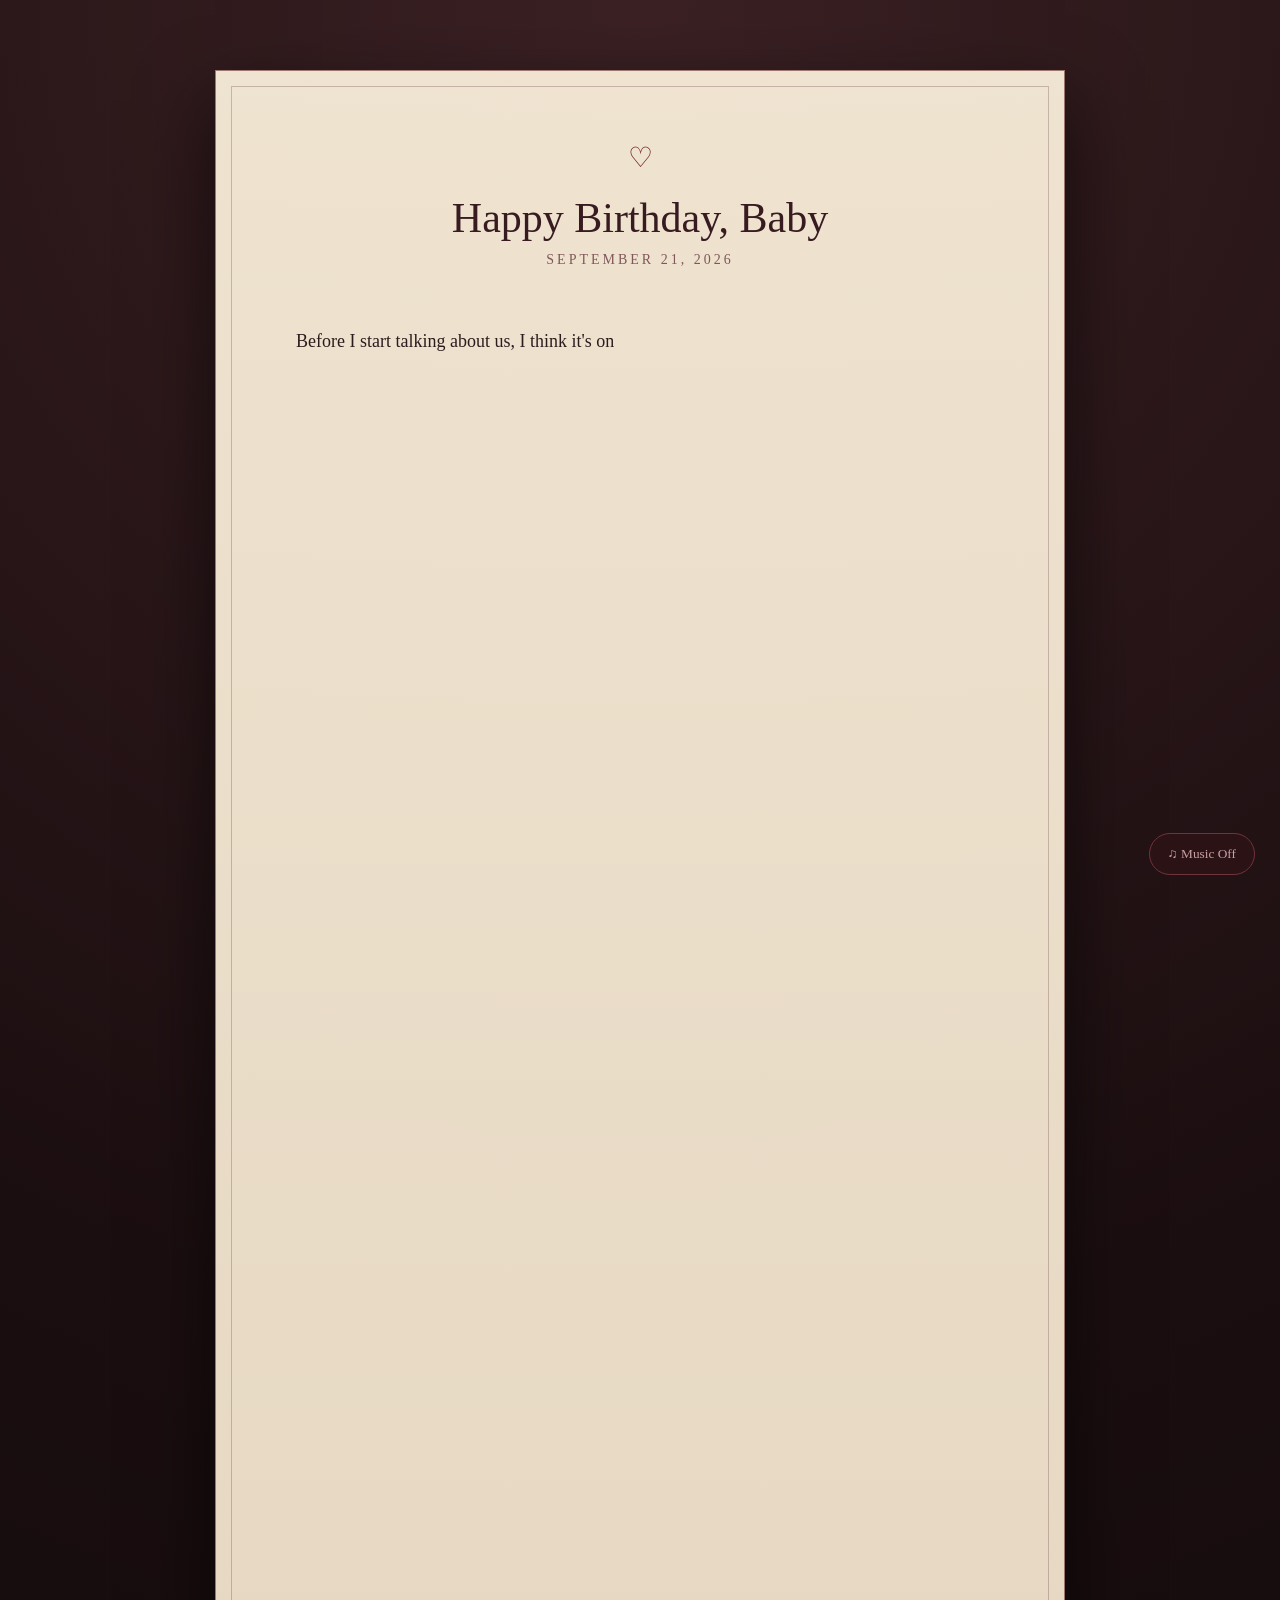
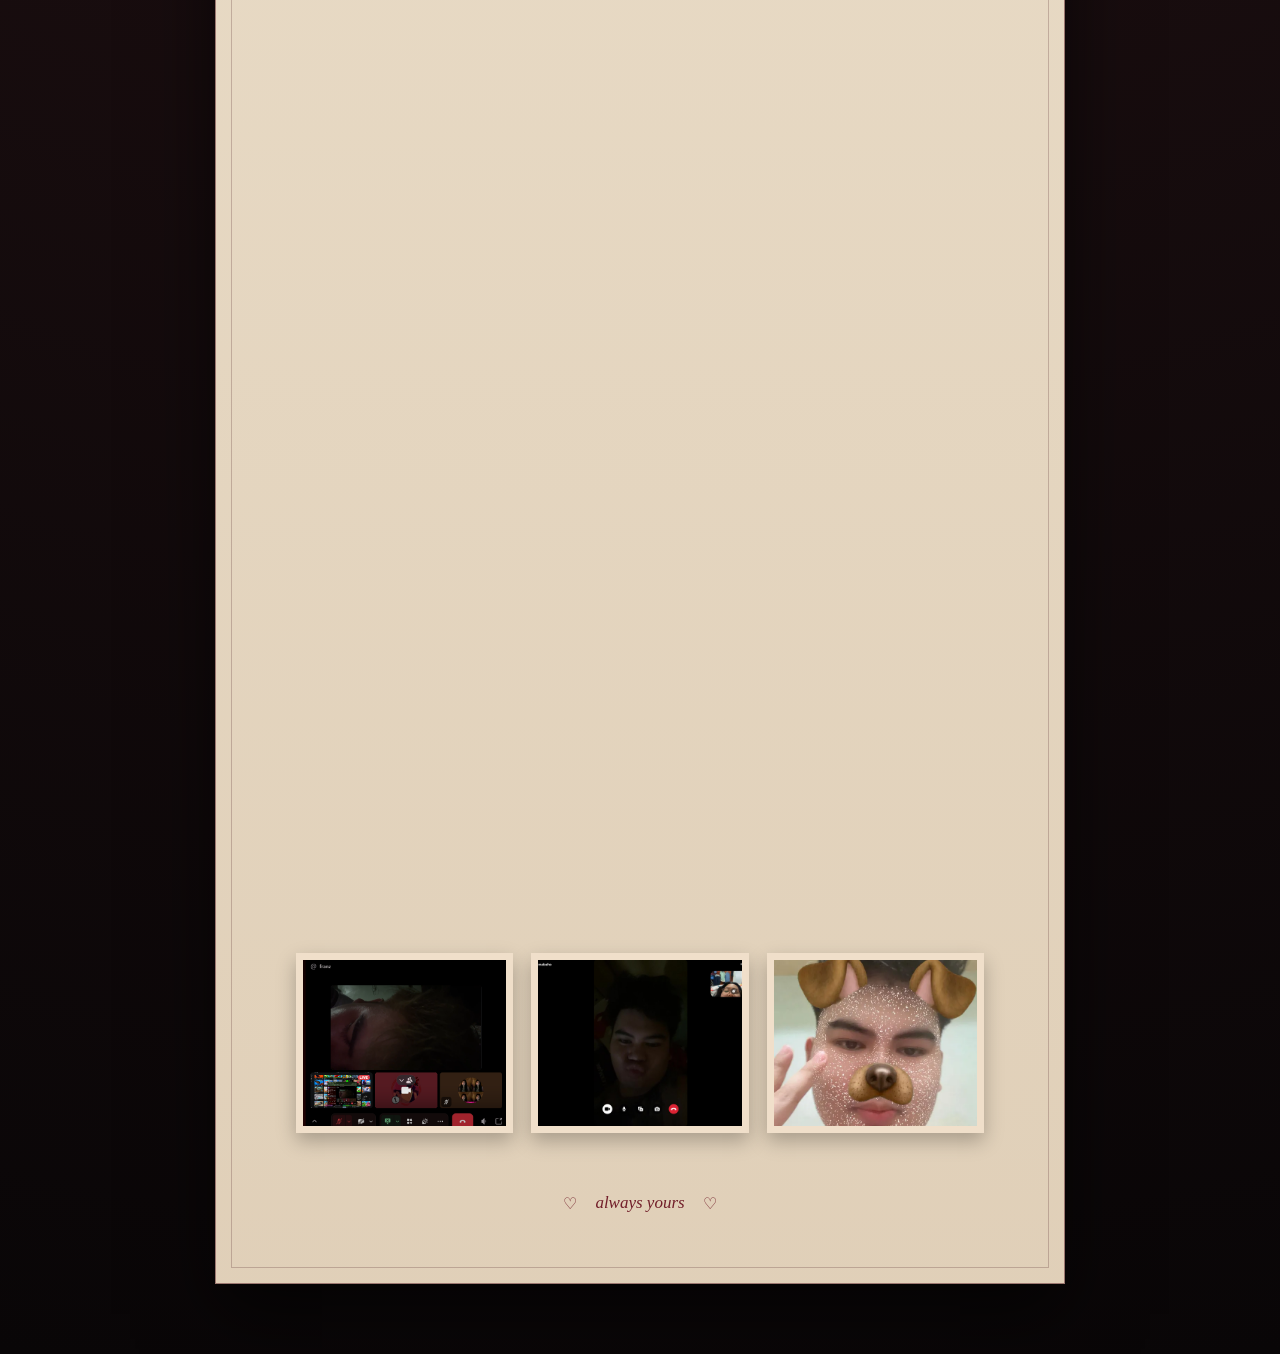
==== letter.html @ 1479674f "Add files via upload" ====
<!DOCTYPE html>
<html lang="en">
<head>
    <meta charset="UTF-8">
    <meta name="viewport" content="width=device-width, initial-scale=1.0">

    <title>For You ♡</title>

    <link rel="stylesheet" href="style.css">
</head>

<body class="letter-page">

    <!-- ========================= -->
    <!-- BACKGROUND MUSIC -->
    <!-- ========================= -->

<audio id="backgroundMusic" loop>
    <source src="audio/music.mp3" type="audio/mpeg">
</audio>

<button id="musicButton" class="music-button">
    ♫ Music Off
</button>


    <!-- ========================= -->
    <!-- LETTER -->
    <!-- ========================= -->

    <main class="paper">

        <div class="paper-decoration">
            ♡
        </div>

        <h1>Happy Birthday, Baby</h1>

        <p class="date">
            September 21, 2026
        </p>


        <!-- ========================= -->
        <!-- LETTER TEXT -->
        <!-- ========================= -->

        <div id="letterText">

            <p>
                Before I start talking about us, I think it's only right that I start by talking about you.
            </p>

            <p>
                When I first got to know you, I honestly didn't expect that you would become this important to me. At first, I was just getting to know you, learning about your personality and the little things that make you who you are.
            </p>

            <p>
                But somehow, along the way, you became someone I started looking forward to talking to every day. You became someone I could share my random thoughts with, someone I could laugh with, and someone I could be myself around.
            </p>

            <p>
                Advanced happy birthday, baby! And happy 7th monthsarry sa atin.
            </p>

            <p>
                Seven months may not sound like a very long time to some people, but for me, these seven months have meant so much. We've already shared so many memories, conversations, laughs, misunderstandings, and moments that I know I'll always remember.
            </p>

            <p>
                Being in a long-distance relationship isn't always easy. There are days when I wish you were closer and days when I wish we could just spend time together without having to worry about the distance between us.
            </p>

            <p>
                But despite the distance, you still find ways to make me feel loved and remembered. I appreciate every effort you make, even the little things that you might think aren't important.
            </p>

            <p>
                I appreciate the time you give me, the conversations we have, and the effort you put into making our relationship work. I know that sometimes things aren't easy, and I know that we both have our own lives and responsibilities, but you still choose to make time for us.
            </p>

            <p>
                There's also this song, <em>Mahal Magmahal</em> by Esremborak, that reminds me of the feeling of loving someone even when things aren't always perfect. I think that's one of the things I've learned from us: love isn't about everything being perfect all the time.
            </p>

            <p>
                Thank you for being patient with me. I know I can be moody sometimes. I overthink a lot, I have random thoughts, and sometimes I probably make things more complicated than they need to be.
            </p>

            <p>
                Thank you for still trying to understand me even during those moments. Thank you for listening to me and for giving me a chance to explain how I feel.
            </p>

            <p>
                Our relationship isn't perfect, and I don't think it needs to be. What's important to me is that we're learning how to understand each other better, how to communicate better, and how to grow together.
            </p>

            <p>
                We've had good days and difficult days, but I'm grateful that we've made it this far. Every conversation, every laugh, every little memory, and even the misunderstandings have become part of our story.
            </p>

            <p>
                On your birthday, I hope you know how special you are to me. I hope you continue chasing the things that make you happy and become the person you want to be.
            </p>

            <p>
                I hope this new year of your life brings you more happiness, more opportunities, more reasons to smile, and more moments that you'll be proud of.
            </p>

            <p>
                I also hope that we get to make many more memories together. I hope we get to celebrate more birthdays, more monthsaries, more milestones, and more little moments that we can look back on someday.
            </p>

            <p>
                Thank you for being part of my life. Thank you for the memories we've already made and for all the memories that are still waiting for us.
            </p>

            <p>
                No matter how far apart we are right now, I'm happy that I met you and that we became part of each other's lives.
            </p>

            <p>
                I love you, baby. Advanced birthday.
            </p>

        </div>


        <!-- ========================= -->
        <!-- PHOTO SECTION -->
        <!-- ========================= -->

<!-- ========================= -->
<!-- PHOTOS -->
<!-- ========================= -->

<div class="photos">

    <div class="photo-frame">
        <img src="image1.png" alt="Our first memory">
    </div>

    <div class="photo-frame">
        <img src="image2.png" alt="Our second memory">
    </div>

    <div class="photo-frame">
        <img src="image3.png" alt="Another memory♡">
    </div>

</div>


        <!-- ========================= -->
        <!-- ENDING -->
        <!-- ========================= -->

        <div class="ending">

            <span>♡</span>

            <p>
                always yours
            </p>

            <span>♡</span>

        </div>

    </main>


    <!-- Bootstrap JavaScript -->
    <script
        src="https://cdn.jsdelivr.net/npm/bootstrap@5.3.3/dist/js/bootstrap.bundle.min.js">
    </script>

    <!-- Your JavaScript -->
    <script src="script.js"></script>

</body>
</html>
---- style.css ----
/* ================================
   GENERAL
================================ */

* {
    box-sizing: border-box;
    margin: 0;
    padding: 0;
}

body {
    font-family: Georgia, "Times New Roman", serif;
    color: #241416;
}


/* ================================
   ENVELOPE PAGE
================================ */

.envelope-page {
    min-height: 100vh;

    display: flex;
    justify-content: center;
    align-items: center;

    background:
        radial-gradient(
            circle at center,
            #321b1f 0%,
            #170d0f 55%,
            #090607 100%
        );

    overflow: hidden;
}

.envelope-container {
    text-align: center;
}


/* Envelope */

.envelope {
    width: 360px;
    height: 240px;

    position: relative;

    margin: auto;

    filter: drop-shadow(
        0 25px 35px rgba(0, 0, 0, 0.55)
    );

    transition: transform 0.5s ease;
}

.envelope:hover {
    transform: translateY(-5px);
}


/* Envelope body */

.envelope-body {
    position: absolute;

    inset: 0;

    background: #35191d;

    border: 1px solid #6b343b;

    border-radius: 5px;

    z-index: 2;
}


/* Envelope diagonal folds */

.envelope-body::before {
    content: "";

    position: absolute;

    inset: 0;

    background:
        linear-gradient(
            145deg,
            transparent 49%,
            #54272d 50%,
            transparent 51%
        );

    opacity: 0.8;
}

.envelope-body::after {
    content: "";

    position: absolute;

    inset: 0;

    background:
        linear-gradient(
            35deg,
            transparent 49%,
            #54272d 50%,
            transparent 51%
        );

    opacity: 0.8;
}


/* Envelope flap */

.envelope-flap {
    position: absolute;

    width: 255px;
    height: 255px;

    left: 52px;
    top: -125px;

    transform: rotate(45deg);

    background: #421e23;

    border-left: 1px solid #70383f;
    border-top: 1px solid #70383f;

    z-index: 4;
}


/* Letter preview */

.letter-preview {
    position: absolute;

    width: 270px;
    height: 170px;

    left: 45px;
    top: 30px;

    background: #eadbc4;

    border: 1px solid #b69a83;

    display: flex;
    justify-content: center;
    align-items: center;

    box-shadow:
        0 8px 15px rgba(0, 0, 0, 0.25);

    z-index: 3;
}

.letter-preview p {
    color: #54272d;

    font-size: 16px;

    font-style: italic;

    letter-spacing: 1px;
}


/* Wax seal */

.wax-seal {
    position: absolute;

    width: 70px;
    height: 70px;

    left: 50%;
    bottom: 15px;

    transform: translateX(-50%);

    display: flex;
    justify-content: center;
    align-items: center;

    background:
        radial-gradient(
            circle at 35% 30%,
            #a64b57,
            #681f2a 60%,
            #3e1118
        );

    border: 3px solid #8d3d48;

    border-radius: 50%;

    color: #e8c9c9;

    font-size: 27px;

    text-decoration: none;

    box-shadow:
        0 7px 15px rgba(0, 0, 0, 0.45);

    z-index: 10;

    cursor: pointer;

    transition:
        transform 0.3s ease,
        box-shadow 0.3s ease;
}

.wax-seal:hover {
    transform: translateX(-50%) scale(1.08);

    box-shadow:
        0 10px 22px rgba(0, 0, 0, 0.6);
}


/* Envelope hint */

.hint {
    margin-top: 30px;

    color: #b98c91;

    font-size: 14px;

    letter-spacing: 2px;

    text-transform: lowercase;
}


/* ================================
   LETTER PAGE
================================ */

.letter-page {
    min-height: 100vh;

    padding: 70px 20px;

    background:
        radial-gradient(
            circle at top,
            #3a2023 0%,
            #1b0e10 45%,
            #090607 100%
        );
}


/* Paper */

.paper {
    width: min(850px, 100%);

    margin: auto;

    padding: 70px 80px;

    background:
        linear-gradient(
            rgba(245, 234, 214, 0.97),
            rgba(231, 214, 190, 0.97)
        );

    box-shadow:
        0 30px 70px rgba(0, 0, 0, 0.6);

    border: 1px solid #9b7770;

    position: relative;
}


/* Paper inner border */

.paper::before {
    content: "";

    position: absolute;

    inset: 15px;

    border: 1px solid rgba(80, 37, 40, 0.25);

    pointer-events: none;
}


/* ================================
   LETTER HEADER
================================ */

.paper-decoration {
    text-align: center;

    color: #721f2a;

    font-size: 28px;

    margin-bottom: 20px;
}

.paper h1 {
    text-align: center;

    font-size: 42px;

    font-weight: normal;

    color: #381b20;

    margin-bottom: 10px;
}

.date {
    text-align: center;

    color: #80575a;

    font-size: 14px;

    letter-spacing: 3px;

    text-transform: uppercase;

    margin-bottom: 55px;
}


/* ================================
   LETTER TEXT
================================ */

#letterText {
    position: relative;

    z-index: 2;
}

#letterText p {
    font-size: 18px;

    line-height: 2;

    color: #2d1c1e;

    margin-bottom: 30px;

    text-align: left;

    /* Keeps spaces and line breaks looking natural */
    white-space: normal;

    overflow-wrap: break-word;
}

#letterText em,
#letterText strong {
    color: #681f29;
}


/* Final paragraph */

.final-message {
    text-align: center !important;

    font-size: 23px !important;

    color: #681f29 !important;

    margin-top: 50px;
}


/* ================================
   PHOTOS
================================ */

.photos {
    display: grid;

    grid-template-columns:
        repeat(3, 1fr);

    gap: 18px;

    margin-top: 70px;

    position: relative;

    z-index: 2;
}

.photo-placeholder {
    height: 180px;

    background:
        linear-gradient(
            135deg,
            #d5bda9,
            #b99586
        );

    border: 7px solid #f0dfca;

    box-shadow:
        0 8px 18px rgba(0, 0, 0, 0.25);

    display: flex;

    justify-content: center;

    align-items: center;

    color: #59383a;

    font-size: 13px;

    text-transform: uppercase;

    letter-spacing: 1px;
}


/* ================================
   ENDING
================================ */

.ending {
    display: flex;

    justify-content: center;

    align-items: center;

    gap: 18px;

    margin-top: 60px;

    color: #721f2a;

    position: relative;

    z-index: 2;
}

.ending p {
    font-style: italic;

    font-size: 17px;
}


/* ================================
   MUSIC BUTTON
================================ */

.music-button {
    position: fixed;

    right: 25px;
    bottom: 25px;

    padding: 12px 18px;

    background: #2a1215;

    color: #c9a1a3;

    border: 1px solid #71333b;

    border-radius: 30px;

    cursor: pointer;

    font-family: Georgia, "Times New Roman", serif;

    z-index: 100;

    transition:
        background 0.3s ease,
        color 0.3s ease;
}

.music-button:hover {
    background: #421b21;

    color: #ead1d1;
}


/* ================================
   MOBILE
================================ */

@media (max-width: 700px) {

    .envelope {
        width: 300px;
        height: 200px;
    }

    .envelope-flap {
        width: 215px;
        height: 215px;

        left: 43px;
        top: -105px;
    }

    .letter-preview {
        width: 225px;
        height: 150px;

        left: 37px;
        top: 25px;
    }

    .paper {
        padding: 50px 28px;
    }

    .paper h1 {
        font-size: 32px;
    }

    #letterText p {
        font-size: 16px;

        line-height: 1.8;

        margin-bottom: 25px;
    }

    .photos {
        grid-template-columns: 1fr;
    }

    .photo-placeholder {
        height: 220px;
    }

    .music-button {
        right: 15px;
        bottom: 15px;
    }
}

/* ================================
   REAL PHOTOS
================================ */

.photo-frame {
    height: 180px;
    background: #f0dfca;
    padding: 7px;

    box-shadow:
        0 8px 18px rgba(0, 0, 0, 0.25);

    overflow: hidden;
}

.photo-frame img {
    width: 100%;
    height: 100%;

    display: block;

    object-fit: cover;
}
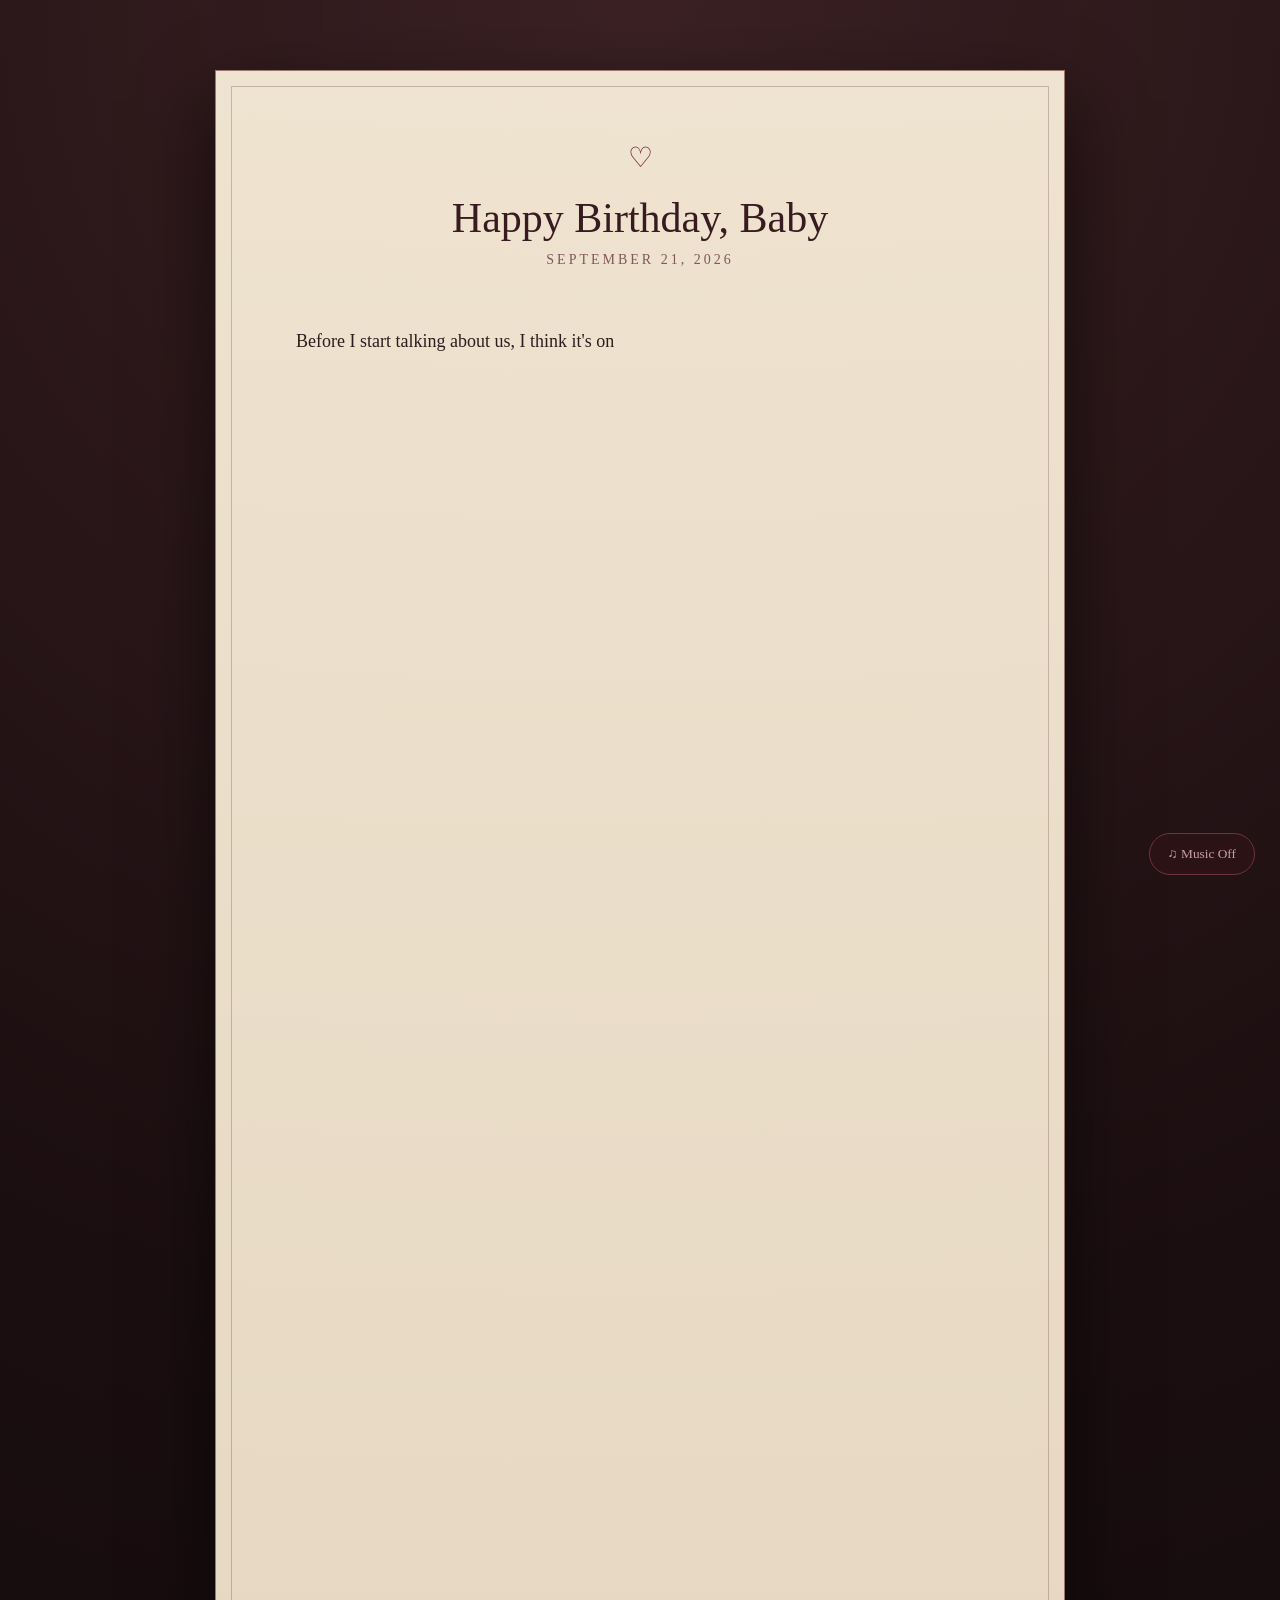
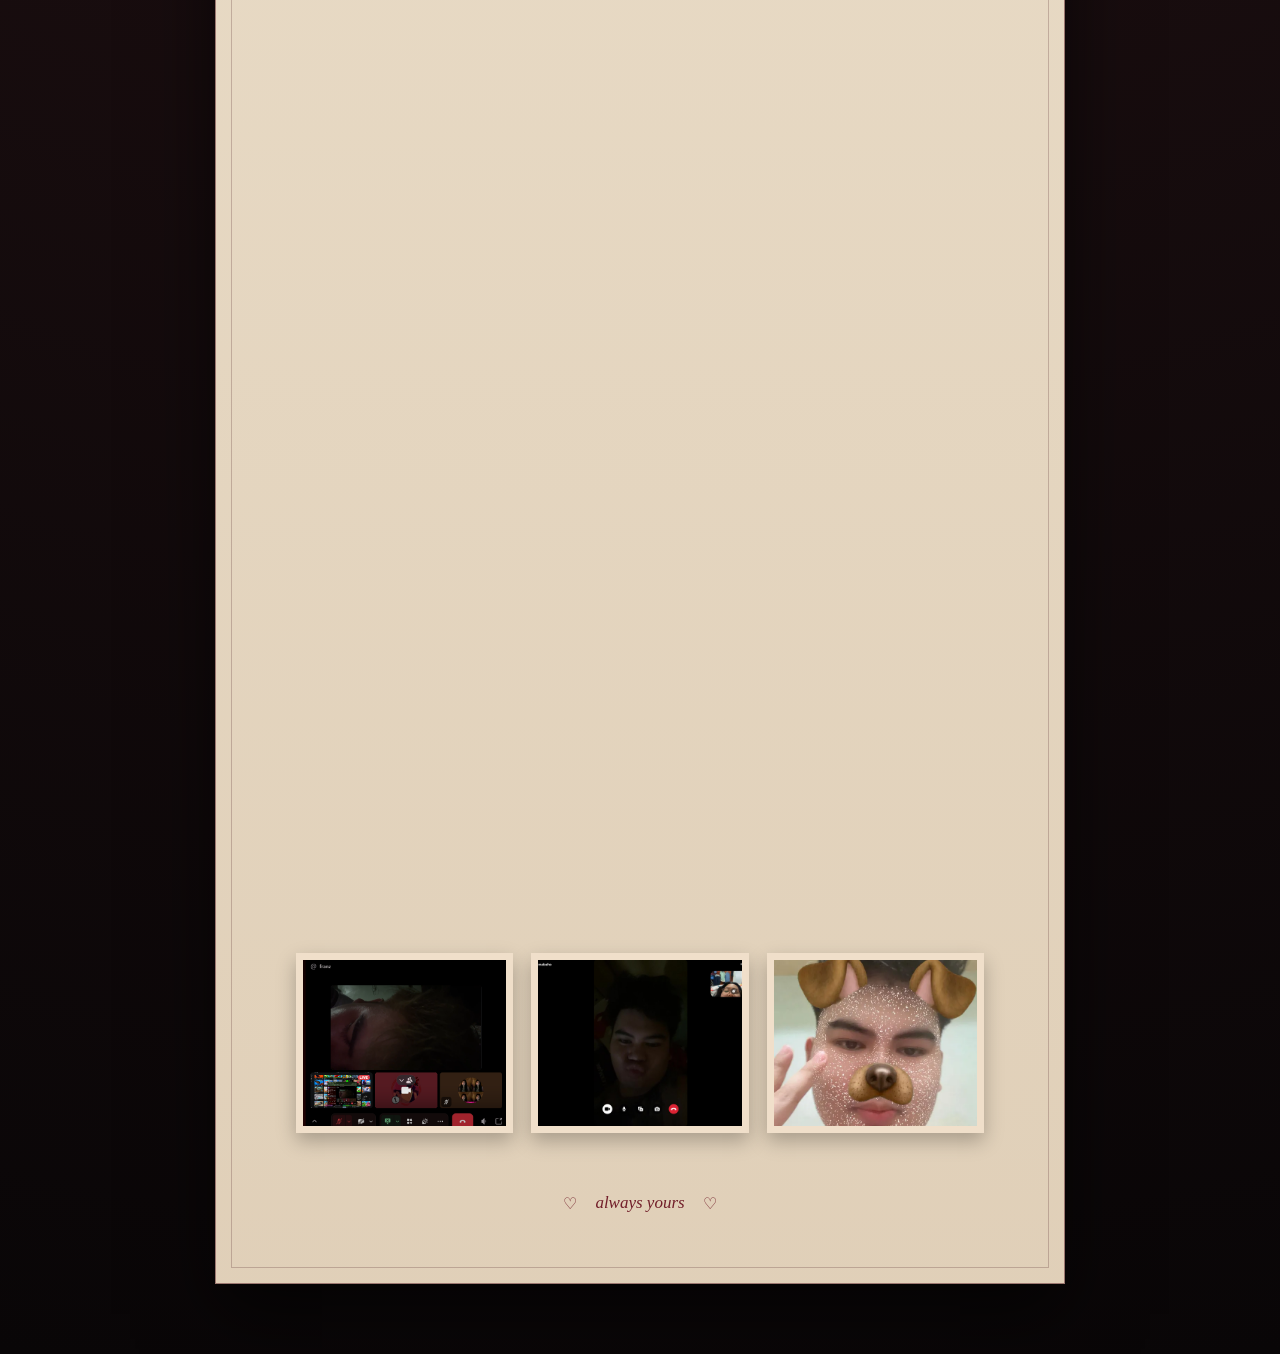
==== commit ff6e856f: "letter.html" ====
--- a/letter.html
+++ b/letter.html
@@ -16,7 +16,7 @@
     <!-- ========================= -->
 
 <audio id="backgroundMusic" loop>
-    <source src="audio/music.mp3" type="audio/mpeg">
+    <source src="music.mp3" type="audio/mpeg">
 </audio>
 
 <button id="musicButton" class="music-button">
@@ -179,4 +179,4 @@
     <script src="script.js"></script>
 
 </body>
-</html>+</html>
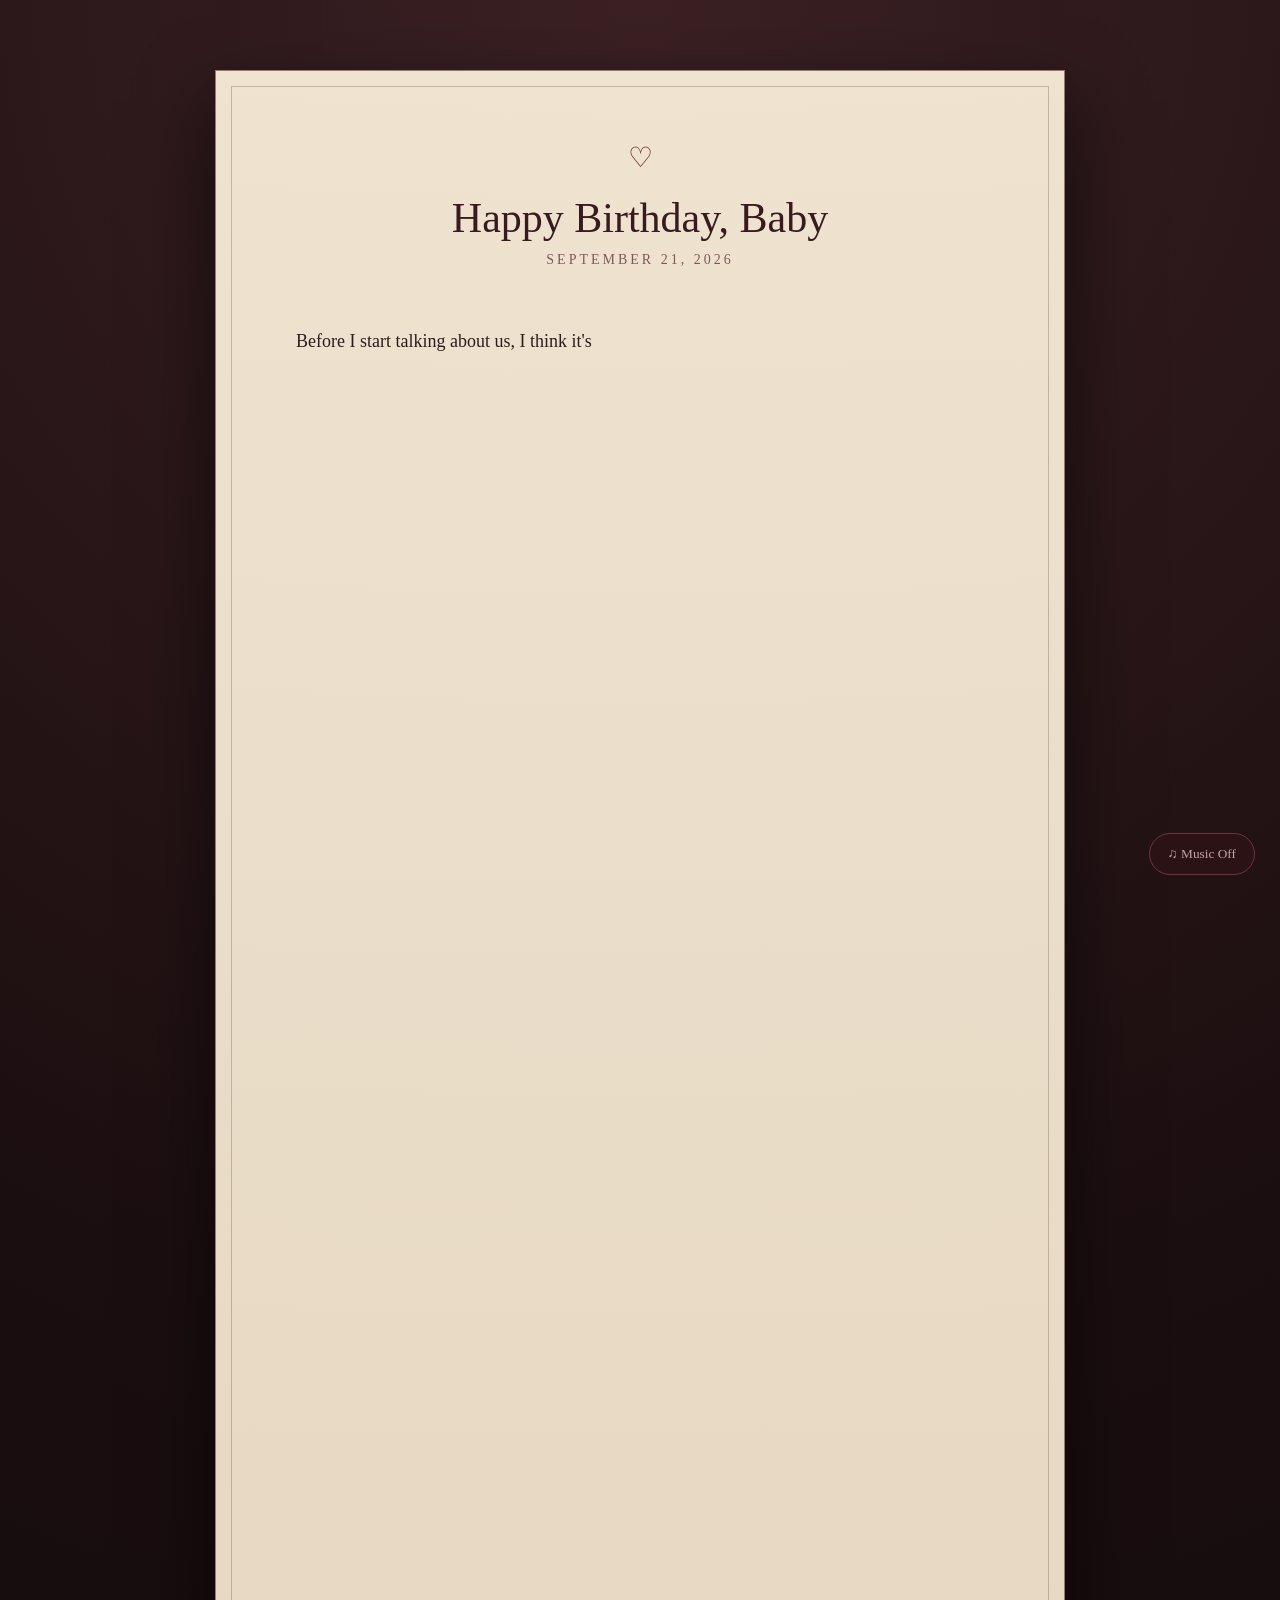
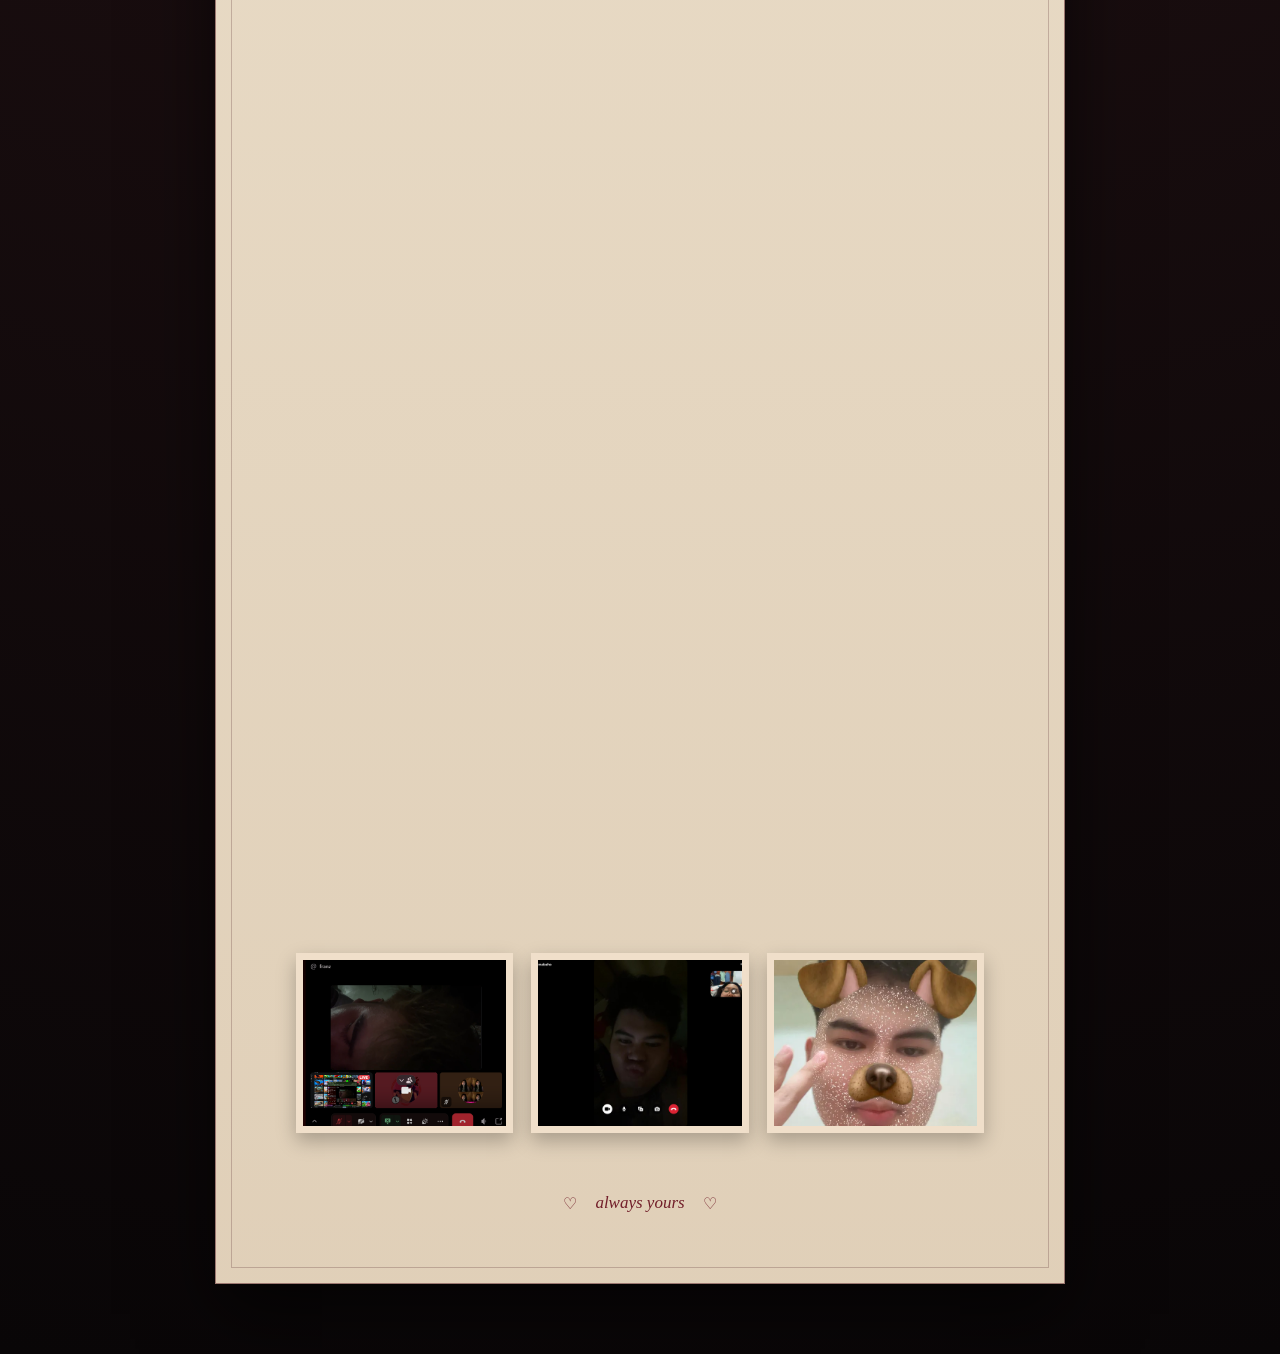
==== commit 999ecc24: "letter.html" ====
--- a/letter.html
+++ b/letter.html
@@ -16,7 +16,7 @@
     <!-- ========================= -->
 
 <audio id="backgroundMusic" loop>
-    <source src="music.mp3" type="audio/mpeg">
+    <source src="audio/music.mp3" type="audio/mpeg">
 </audio>
 
 <button id="musicButton" class="music-button">
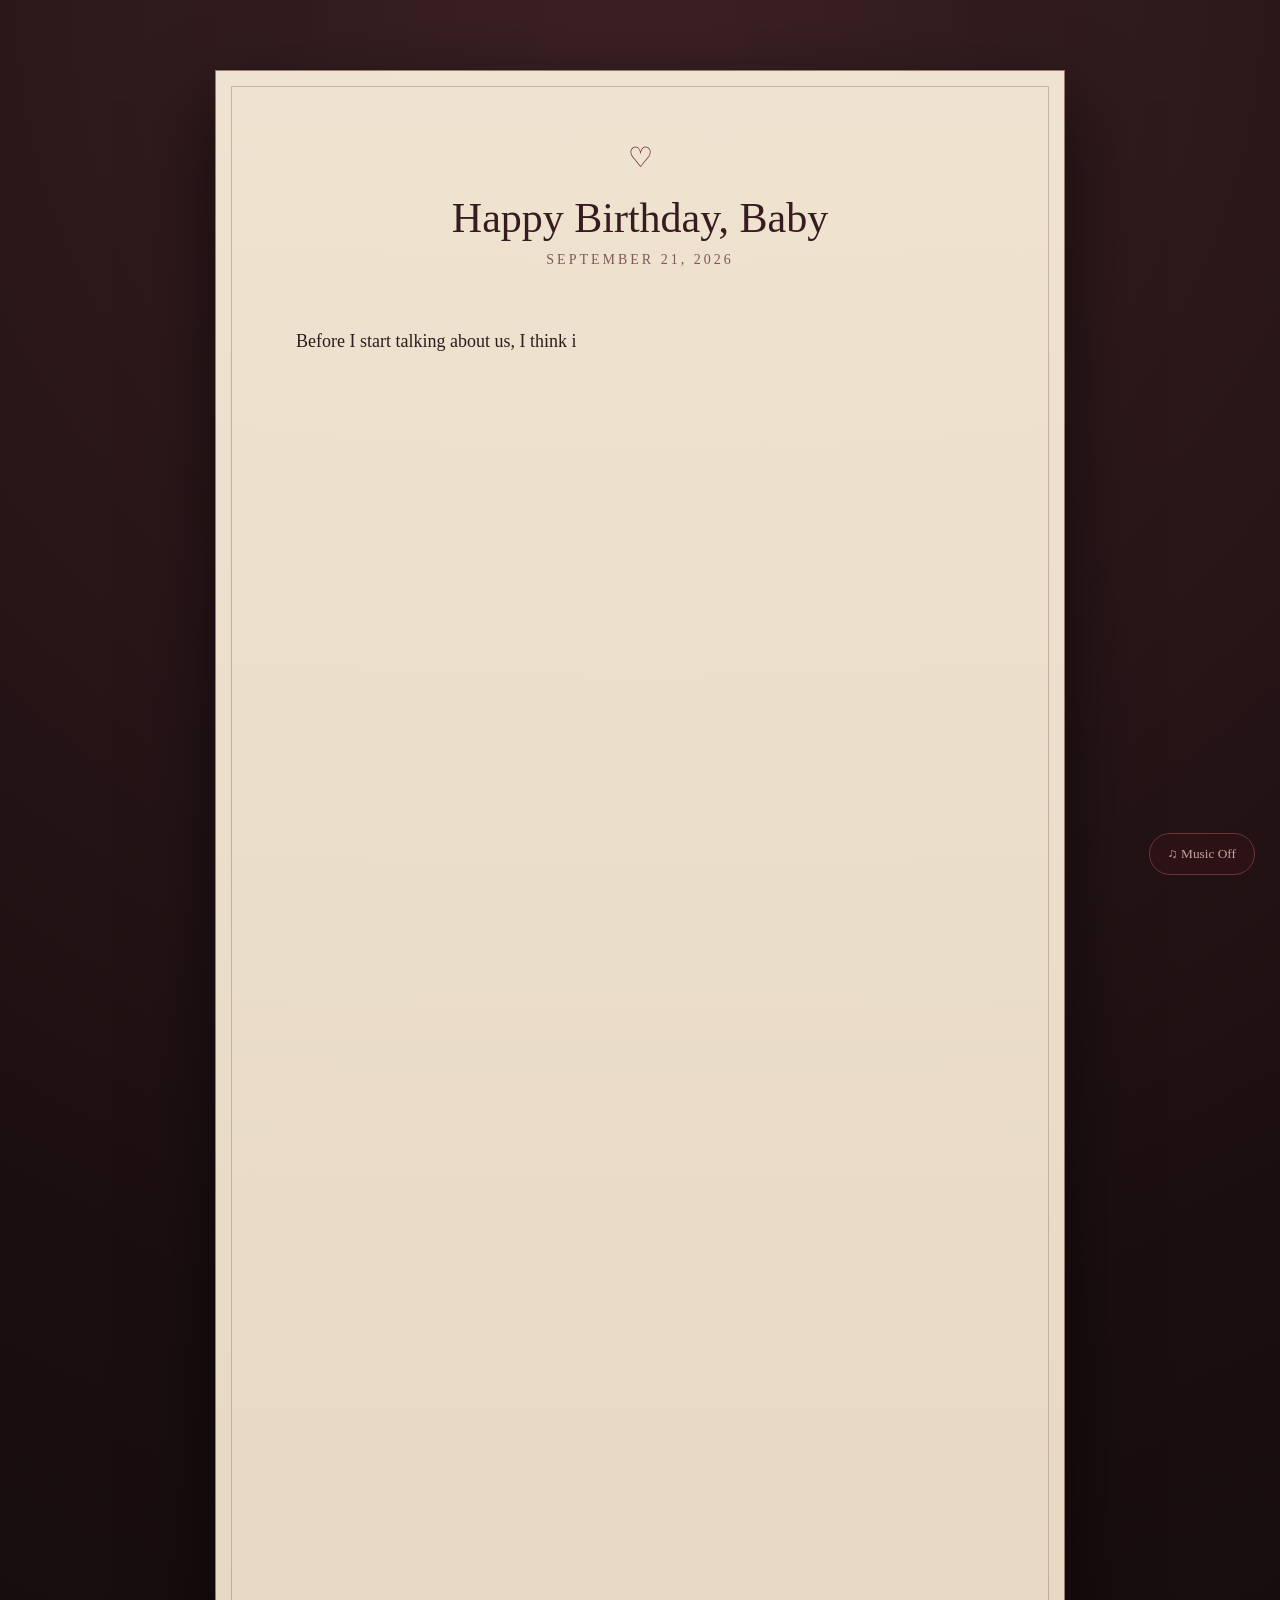
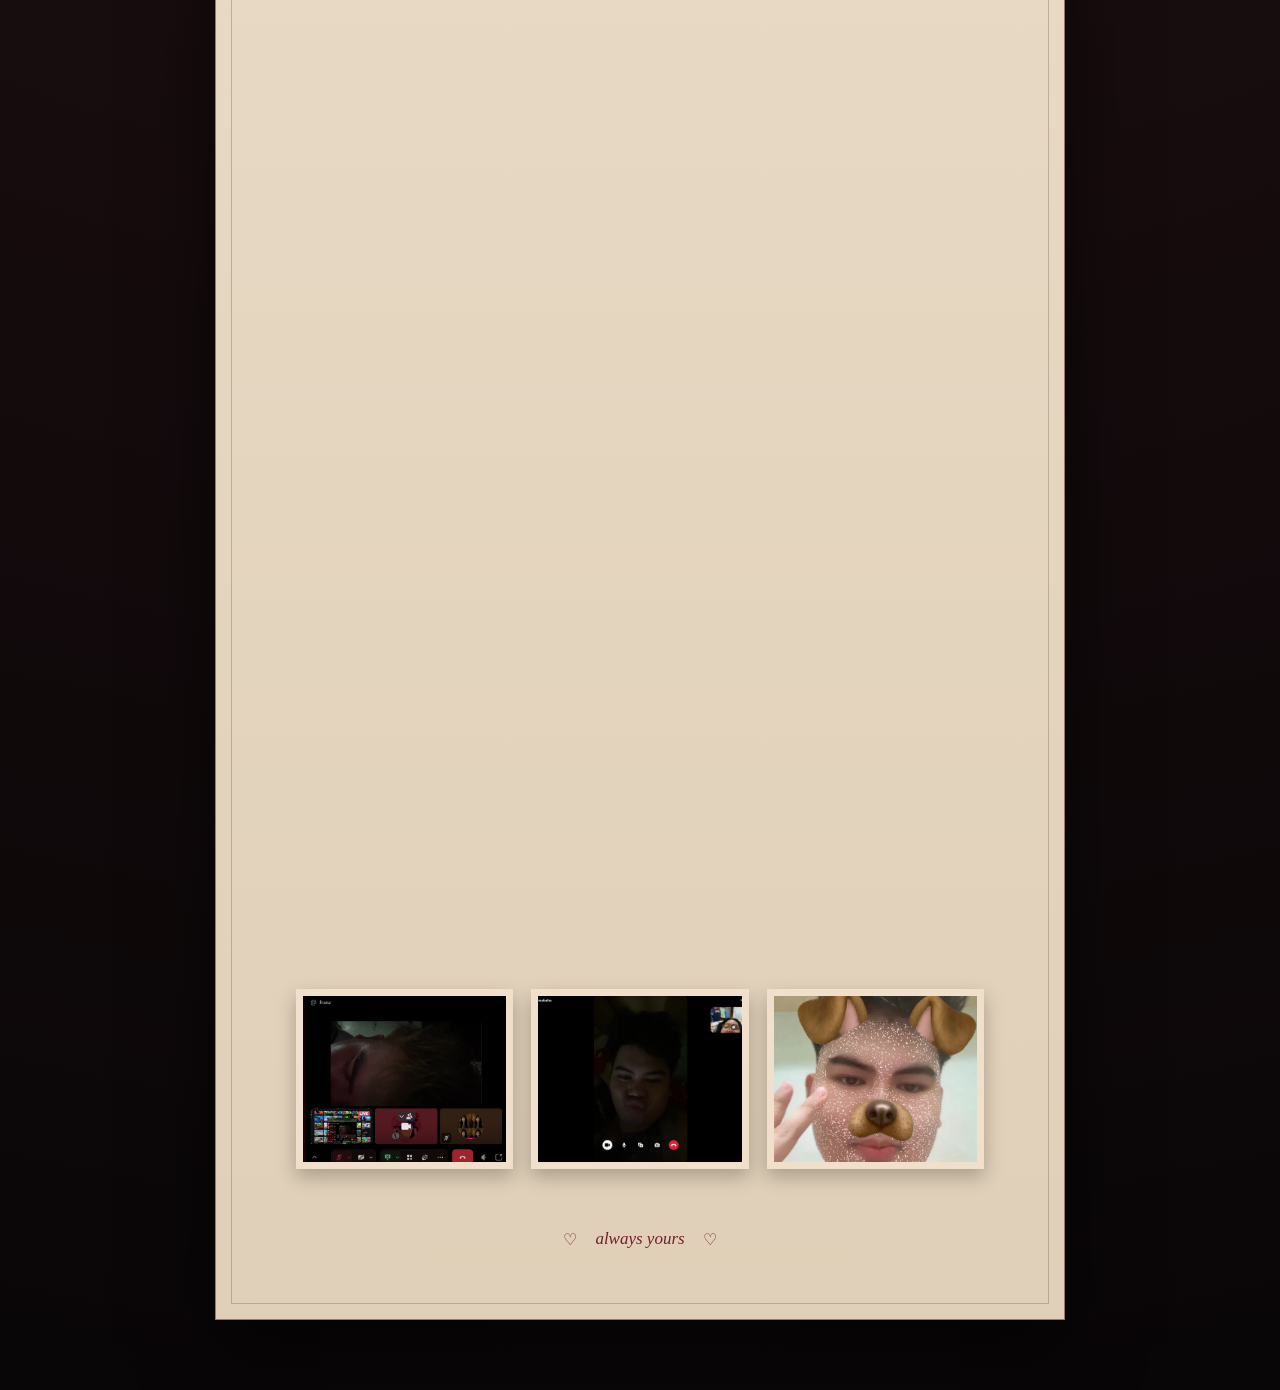
==== commit 4a15ad5c: "letter.html" ====
--- a/letter.html
+++ b/letter.html
@@ -80,7 +80,7 @@
             </p>
 
             <p>
-                There's also this song, <em>Mahal Magmahal</em> by Esremborak, that reminds me of the feeling of loving someone even when things aren't always perfect. I think that's one of the things I've learned from us: love isn't about everything being perfect all the time.
+                 The song playing at the moment reminds me of how you are to me. “Kabisado” by IV of Spades reminds me of how familiar and comforting your presence has become in my life, like someone I know by heart, someone whose little habits and ways have slowly become things I cherish without even realizing it. 
             </p>
 
             <p>
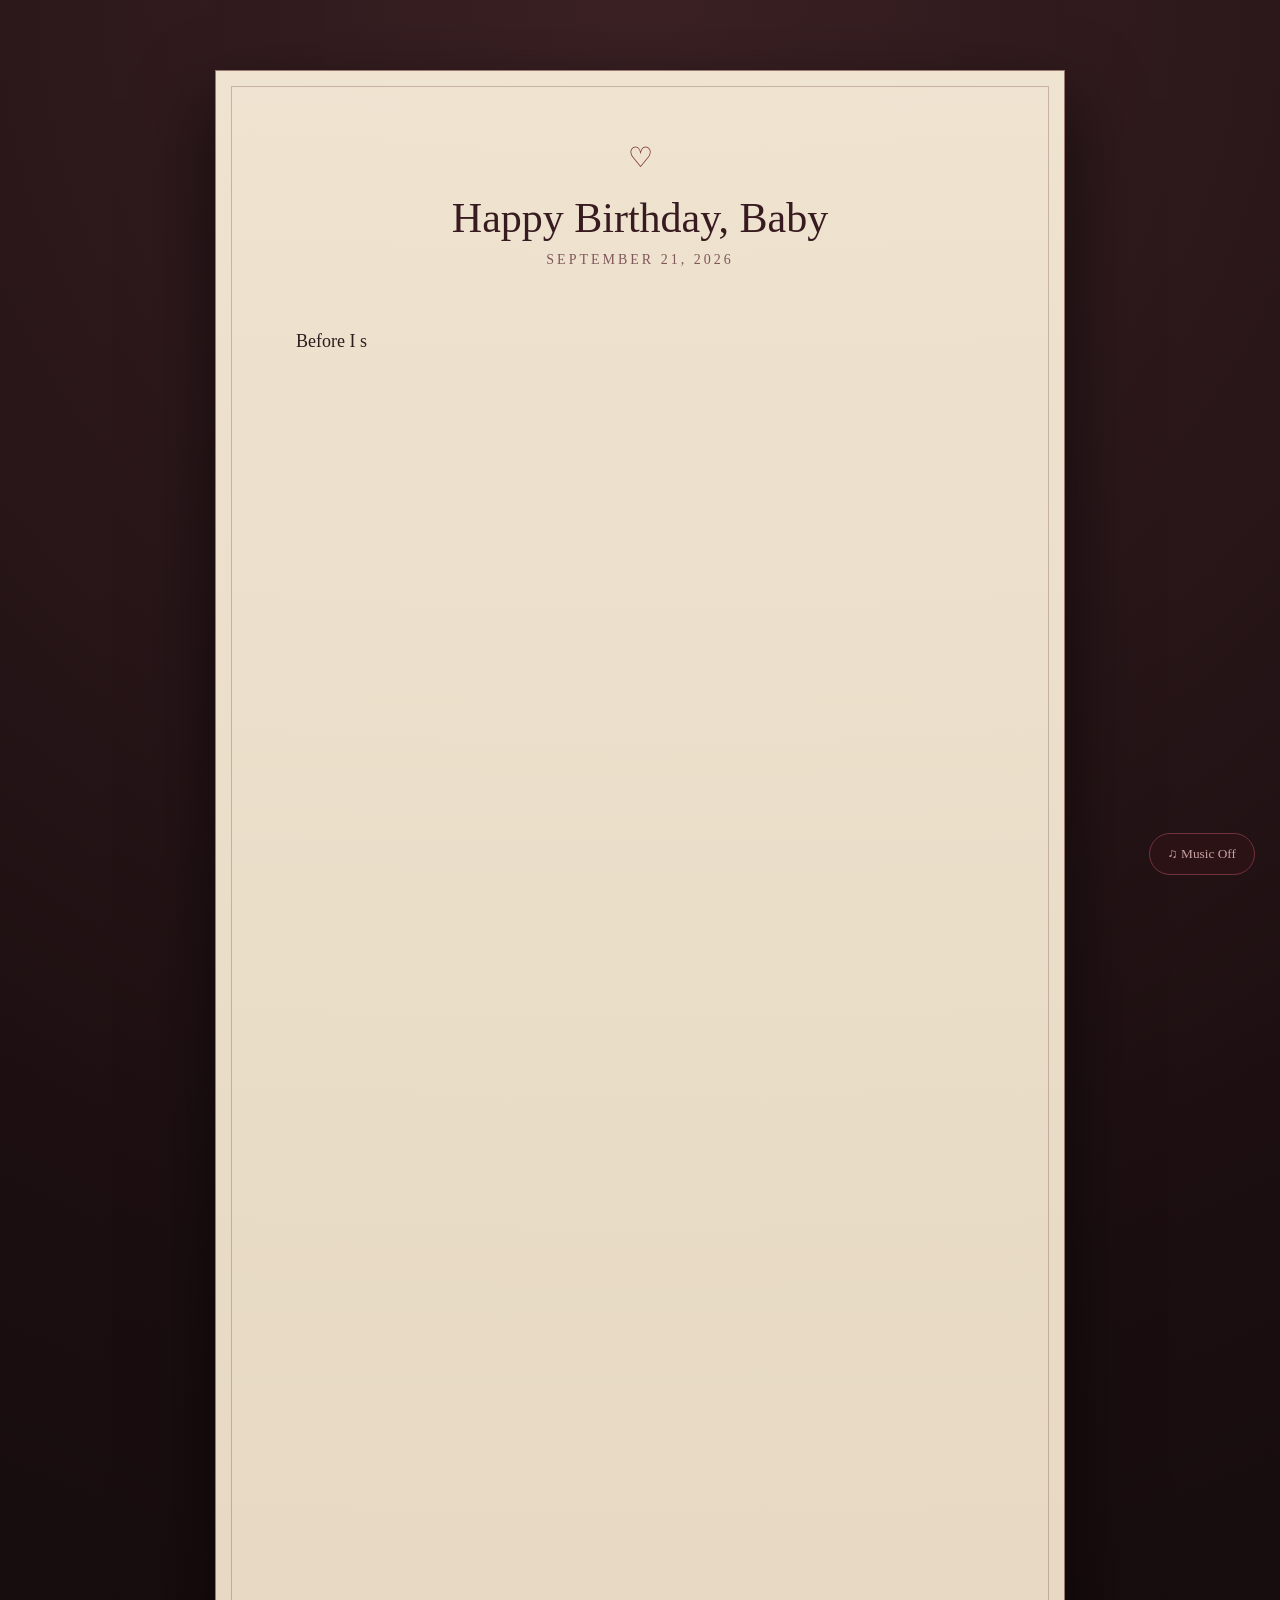
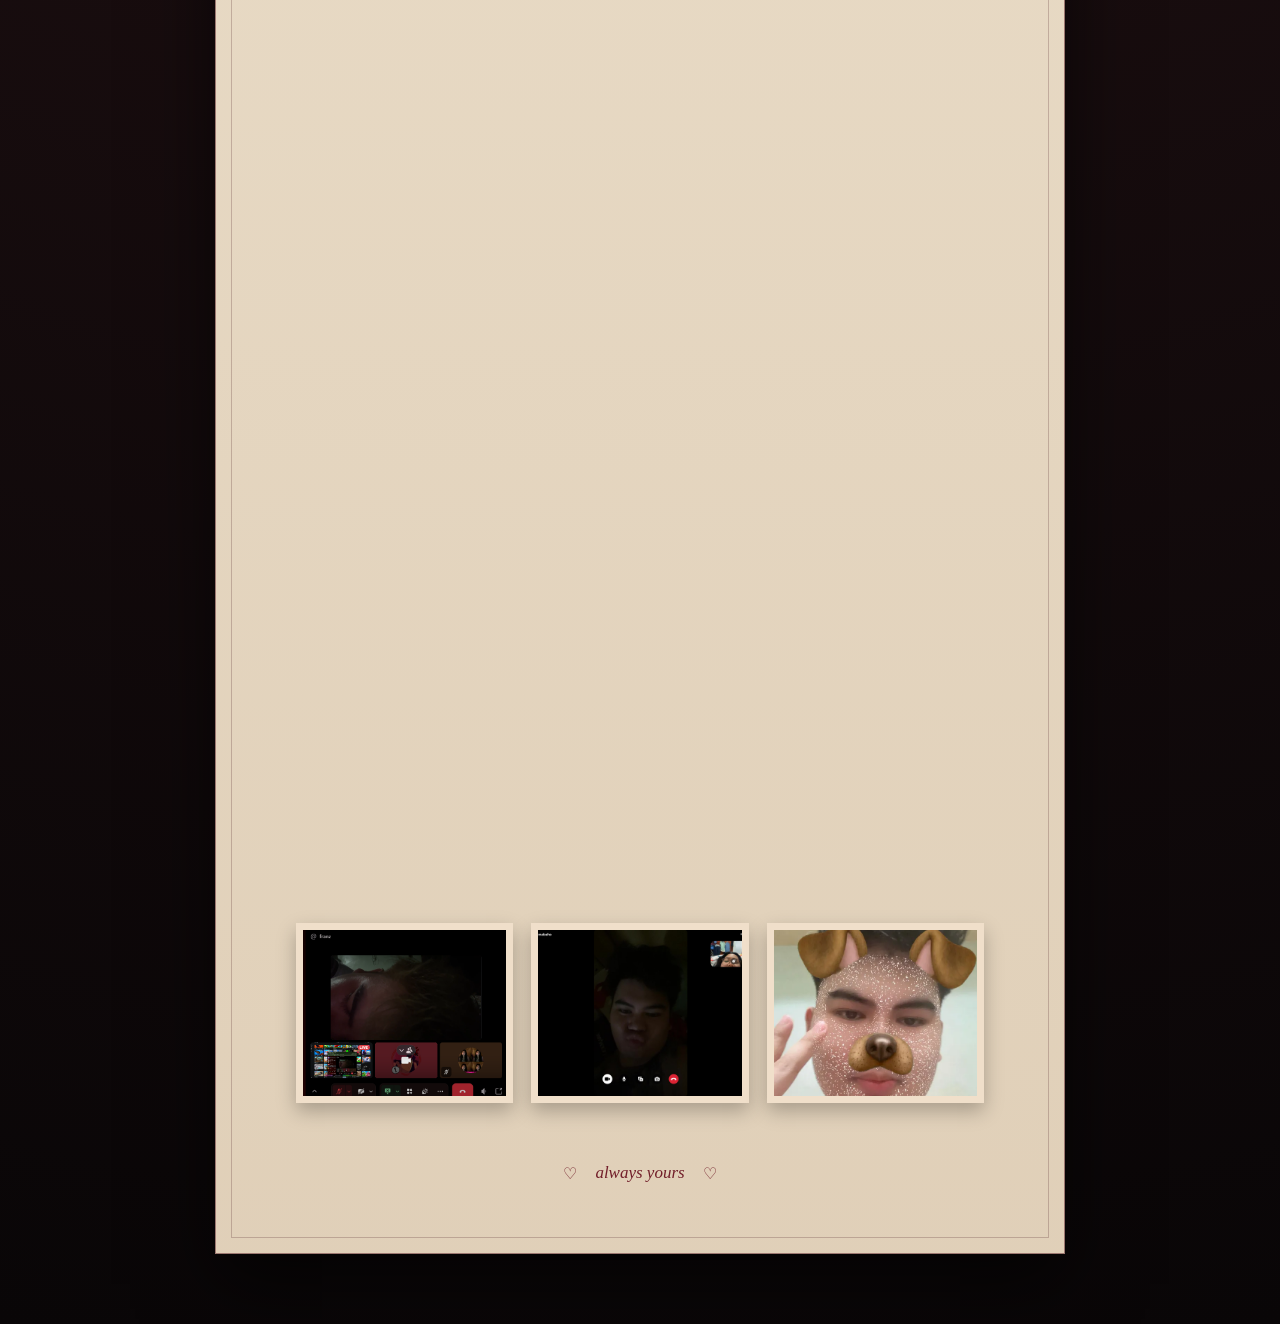
==== commit f930d969: "Add files via upload" ====
--- a/letter.html
+++ b/letter.html
@@ -64,15 +64,11 @@
             </p>
 
             <p>
-                Seven months may not sound like a very long time to some people, but for me, these seven months have meant so much. We've already shared so many memories, conversations, laughs, misunderstandings, and moments that I know I'll always remember.
+                Seven months may not sound like a very long time to some people, but for me, these seven months have meant so much. We've already shared so many memories, conversations, laughs, misunderstandings, and moments that I know I'll always remember. Being in a long-distance relationship isn't always easy. There are days when I wish you were closer and days when I wish we could just spend time together without having to worry about the distance between us.
             </p>
-
+    
             <p>
-                Being in a long-distance relationship isn't always easy. There are days when I wish you were closer and days when I wish we could just spend time together without having to worry about the distance between us.
-            </p>
-
-            <p>
-                But despite the distance, you still find ways to make me feel loved and remembered. I appreciate every effort you make, even the little things that you might think aren't important.
+                But despite the distance, you still find ways to make me feel loved and remembered. I appreciate every effort you make, even the little things that you might think aren't important. 
             </p>
 
             <p>
@@ -179,4 +175,4 @@
     <script src="script.js"></script>
 
 </body>
-</html>
+</html>
